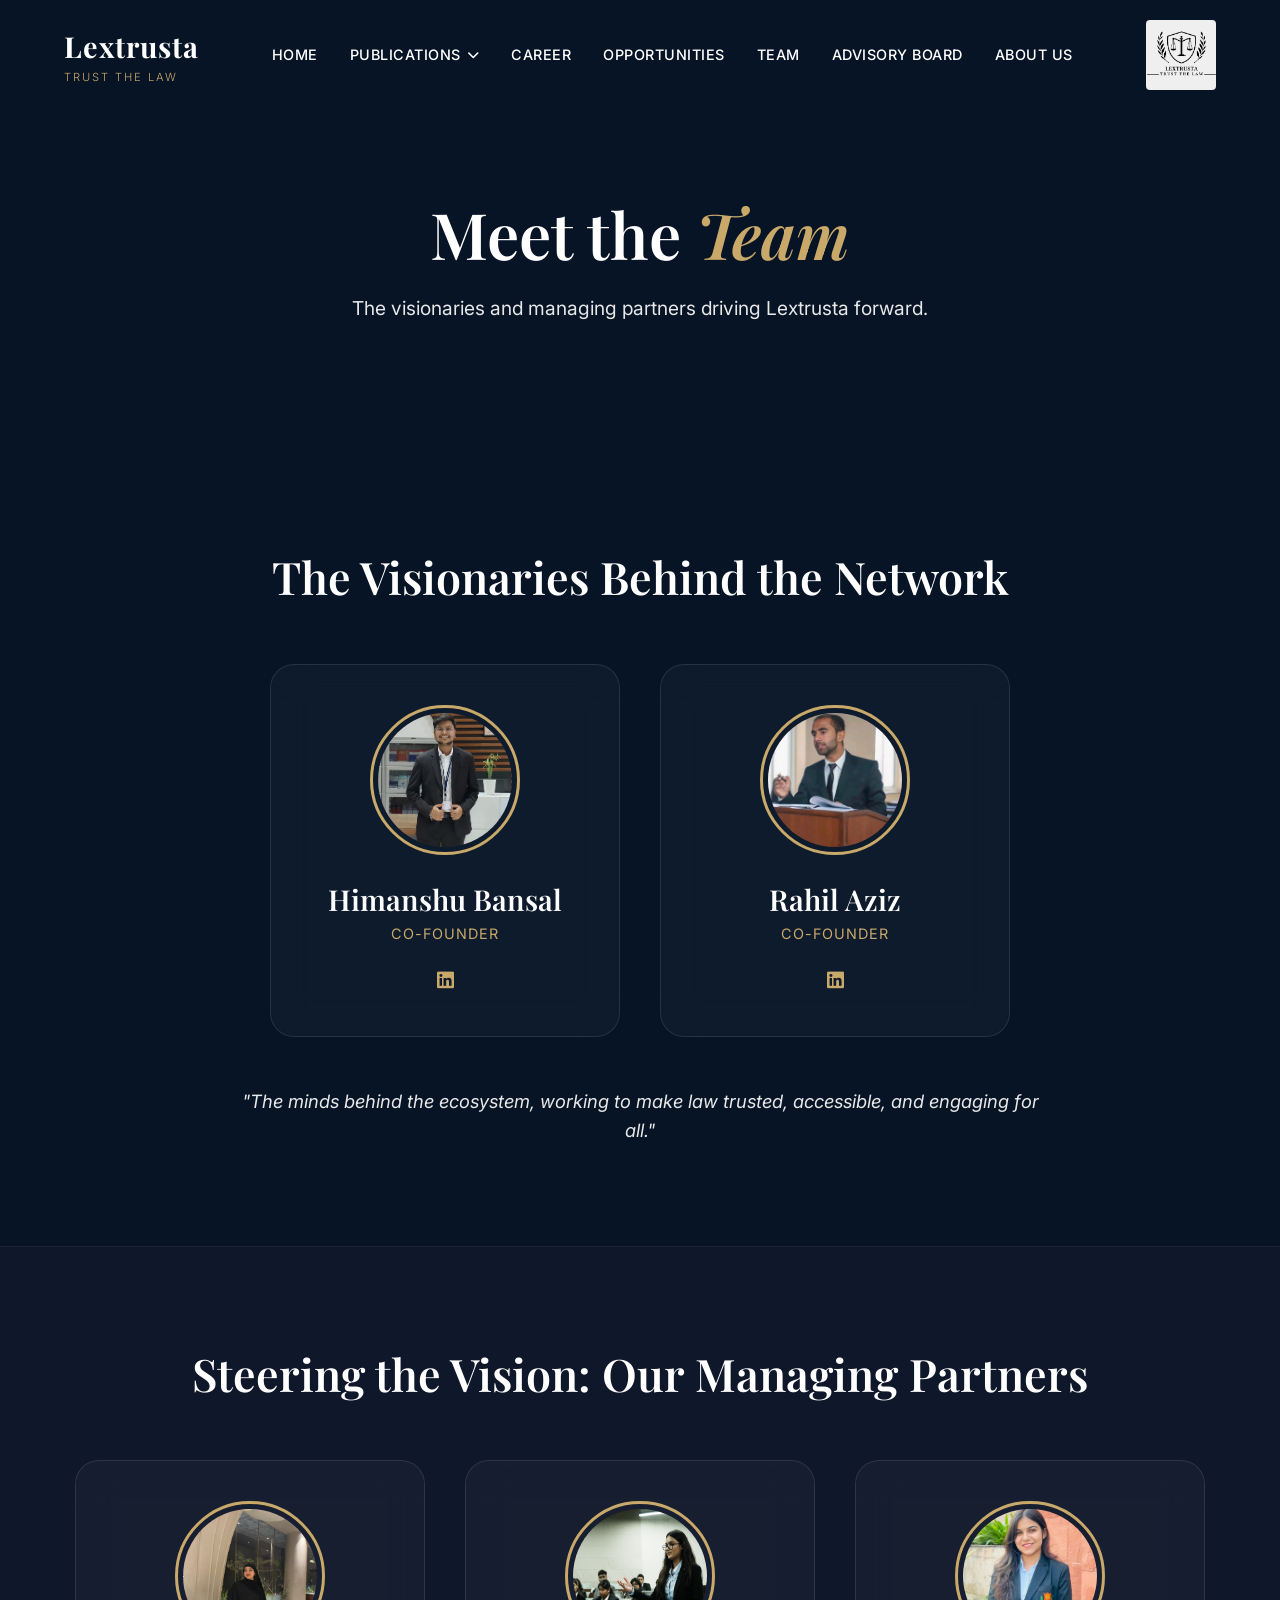
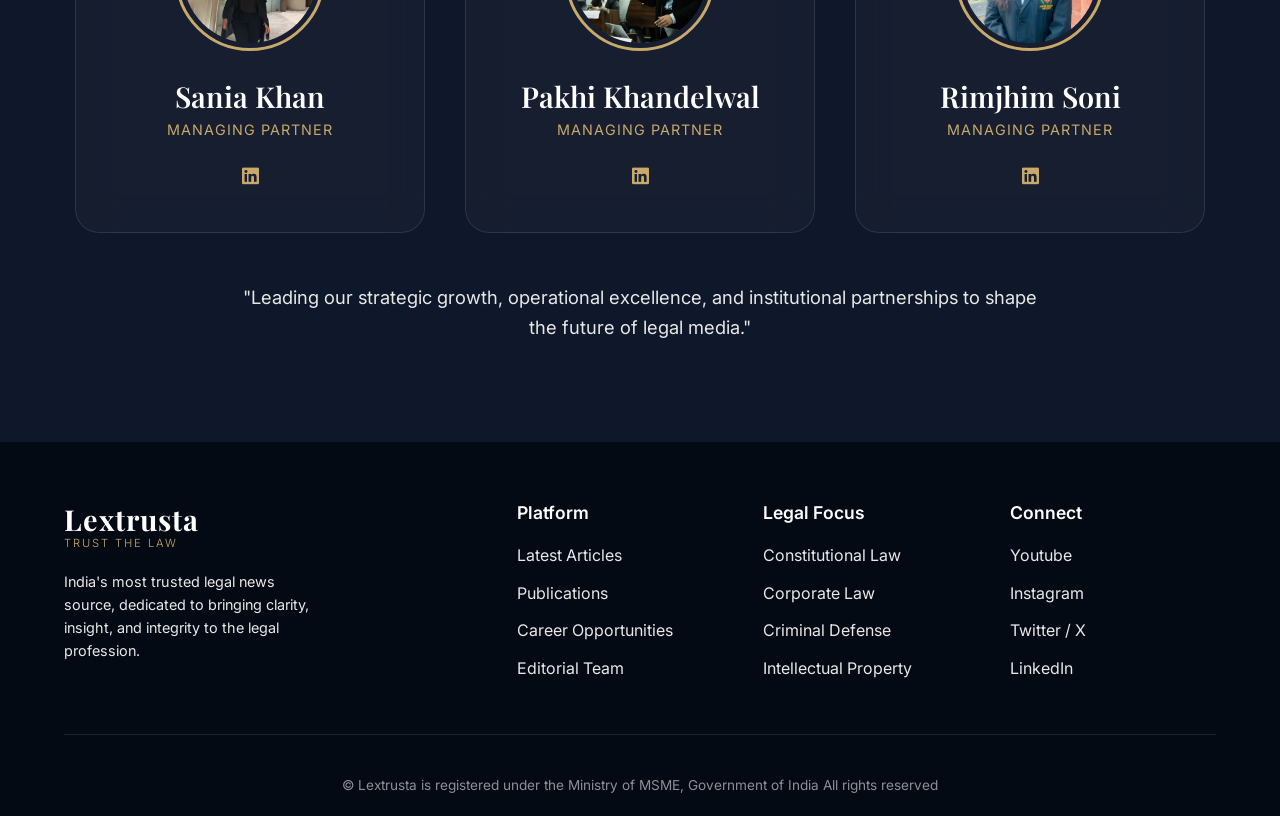
==== team.html @ 85caa13e "Add files via upload" ====
<!DOCTYPE html>
<html lang="en">
<head>
    <meta name="viewport" content="width=device-width, initial-scale=1.0">
    <meta charset="UTF-8">
    <meta name="viewport" content="width=device-width, initial-scale=1.0">
    <title>Our Team | Lextrusta</title>
    
    <link rel="preconnect" href="https://fonts.googleapis.com">
    <link rel="preconnect" href="https://fonts.gstatic.com" crossorigin>
    <link href="https://fonts.googleapis.com/css2?family=Inter:wght@300;400;500;600&family=Playfair+Display:ital,wght@0,400;0,600;0,700;1,400&display=swap" rel="stylesheet">
    
    <link rel="stylesheet" href="https://cdnjs.cloudflare.com/ajax/libs/font-awesome/6.4.0/css/all.min.css">

    <style>
        /* --- Color Palette & Variables --- */
        :root {
            --midnight-navy: #071426;
            --royal-blue: #123458;
            --luxury-gold: #C8A96A;
            --ivory: #FAF7F2;
            --white: #FFFFFF;
            --dark-navy: #0F172A;
            --light-gray: #E8E8E8;
            
            --font-heading: 'Playfair Display', serif;
            --font-body: 'Inter', sans-serif;
            
            --transition: all 0.4s cubic-bezier(0.25, 0.46, 0.45, 0.94);
            --radius: 16px;
        }

        /* --- Global Reset & Typography --- */
        * {
            margin: 0;
            padding: 0;
            box-sizing: border-box;
        }

        body {
            font-family: var(--font-body);
            background-color: var(--ivory);
            color: var(--dark-navy);
            line-height: 1.6;
            overflow-x: hidden;
        }

        h1, h2, h3, h4 {
            font-family: var(--font-heading);
            font-weight: 600;
            line-height: 1.2;
        }

        a {
            text-decoration: none;
            color: inherit;
            transition: var(--transition);
        }

        /* --- Navigation --- */
        nav {
            position: fixed;
            top: 0;
            width: 100%;
            padding: 20px 5%;
            display: flex;
            justify-content: space-between;
            align-items: center;
            z-index: 1000;
            transition: var(--transition);
            background: transparent;
        }

        nav.scrolled {
            background: rgba(7, 20, 38, 0.95);
            backdrop-filter: blur(10px);
            padding: 15px 5%;
            box-shadow: 0 4px 30px rgba(0, 0, 0, 0.1);
        }

        .logo {
            font-family: var(--font-heading);
            font-size: 1.8rem;
            font-weight: 700;
            color: var(--white);
            letter-spacing: 1px;
        }

        .logo span {
            display: block;
            font-family: var(--font-body);
            font-size: 0.7rem;
            font-weight: 300;
            letter-spacing: 2px;
            color: var(--luxury-gold);
            text-transform: uppercase;
        }

        .nav-links {
            display: flex;
            gap: 2rem;
            list-style: none;
            align-items: center;
        }

        .nav-links a {
            color: var(--white);
            font-size: 0.9rem;
            font-weight: 500;
            letter-spacing: 0.5px;
            text-transform: uppercase;
        }

        .nav-links a:hover, .nav-links a.active {
            color: var(--luxury-gold);
        }

        /* --- Click Dropdown Rules --- */
        .dropdown {
            position: relative;
        }

        .dropbtn {
            display: flex;
            align-items: center;
            gap: 6px;
            cursor: pointer;
            user-select: none;
        }

        .dropdown-arrow {
            font-size: 0.75rem;
            transition: transform 0.3s ease;
        }

        .dropdown-content {
            display: none;
            position: absolute;
            top: 100%;
            left: 0;
            background-color: var(--midnight-navy);
            border: 1px solid rgba(200, 169, 106, 0.3);
            min-width: 180px;
            border-radius: 4px;
            list-style: none;
            padding: 10px 0;
            margin-top: 15px;
            box-shadow: 0 10px 25px rgba(0,0,0,0.3);
            z-index: 1001;
        }

        .dropdown.active .dropdown-content {
            display: block;
        }

        .dropdown.active .dropdown-arrow {
            transform: rotate(180deg);
        }

        .dropdown-content li a {
            color: var(--white) !important;
            padding: 12px 20px;
            display: block;
            font-size: 0.85rem;
            text-transform: uppercase;
            letter-spacing: 0.5px;
            transition: var(--transition);
        }

        .dropdown-content li a:hover {
            background-color: var(--royal-blue);
            color: var(--luxury-gold) !important;
            padding-left: 24px;
        }

        /* --- Hero Section --- */
        .hero {
            height: 50vh;
            background: linear-gradient(rgba(7, 20, 38, 0.8), rgba(7, 20, 38, 0.95)), url('https://static.vecteezy.com/system/resources/thumbnails/070/678/436/small/gavel-on-a-desk-in-courtroom-with-indian-flag-justice-system-and-legal-representation-photo.jpeg') center/cover;
            display: flex;
            flex-direction: column;
            justify-content: center;
            align-items: center;
            text-align: center;
            padding: 0 5%;
            position: relative;
        }

        .hero h1 {
            color: var(--white);
            font-size: 4rem;
            max-width: 900px;
            margin-bottom: 20px;
            animation: fadeUp 1s ease forwards;
            opacity: 0;
            transform: translateY(30px);
        }

        .hero h1 span {
            color: var(--luxury-gold);
            font-style: italic;
        }

        .hero p {
            color: var(--light-gray);
            font-size: 1.2rem;
            max-width: 700px;
            animation: fadeUp 1s ease forwards 0.3s;
            opacity: 0;
            transform: translateY(30px);
        }

        /* --- Team Sections (Glassmorphism) --- */
        .section-padding {
            padding: 100px 5%;
        }

        .partners-section {
            background-color: var(--midnight-navy);
            color: var(--white);
        }

        .partners-section .section-header {
            text-align: center;
            margin-bottom: 60px;
        }

        .partners-section .section-header h2 {
            font-size: 2.8rem;
            color: var(--white);
        }

        .partners-grid {
            display: flex;
            justify-content: center;
            gap: 40px;
            flex-wrap: wrap;
        }

        .partner-card {
            background: rgba(255, 255, 255, 0.03);
            backdrop-filter: blur(20px);
            border: 1px solid rgba(255, 255, 255, 0.1);
            border-radius: 24px;
            padding: 40px;
            text-align: center;
            max-width: 350px;
            width: 100%;
            transition: var(--transition);
        }

        .partner-card:hover {
            border-color: rgba(200, 169, 106, 0.5);
            box-shadow: 0 20px 40px rgba(0,0,0,0.4);
            transform: translateY(-10px);
        }

        .partner-img {
            width: 150px;
            height: 150px;
            border-radius: 50%;
            object-fit: cover;
            margin: 0 auto 20px;
            border: 3px solid var(--luxury-gold);
            padding: 5px;
        }

        .partner-card h3 {
            font-size: 1.8rem;
            margin-bottom: 5px;
        }

        .partner-role {
            color: var(--luxury-gold);
            font-size: 0.9rem;
            text-transform: uppercase;
            letter-spacing: 1px;
            margin-bottom: 20px;
        }

        .section-quote {
            text-align: center;
            color: var(--light-gray);
            font-size: 1.15rem;
            margin-top: 50px;
            max-width: 800px;
            margin-left: auto;
            margin-right: auto;
            line-height: 1.6;
        }

        .section-quote.italic {
            font-style: italic;
        }

        /* --- Footer --- */
        footer {
            background-color: #040A14;
            color: var(--light-gray);
            padding: 60px 5% 20px;
        }

        .footer-grid {
            display: grid;
            grid-template-columns: 2fr 1fr 1fr 1fr;
            gap: 40px;
            margin-bottom: 40px;
            border-bottom: 1px solid rgba(255,255,255,0.1);
            padding-bottom: 40px;
        }

        .footer-col h4 {
            color: var(--white);
            margin-bottom: 20px;
            font-family: var(--font-body);
            font-size: 1.1rem;
        }

        .footer-col ul {
            list-style: none;
        }

        .footer-col ul li {
            margin-bottom: 12px;
        }

        .footer-col ul li a:hover {
            color: var(--luxury-gold);
            padding-left: 5px;
        }
        
        .footer-bottom {
            text-align: center;
            font-size: 0.85rem;
            opacity: 0.6;
        }

        /* --- Animations --- */
        @keyframes fadeUp {
            to {
                opacity: 1;
                transform: translateY(0);
            }
        }

        @media (max-width: 768px) {
            .hero h1 { font-size: 3rem; }
            .nav-links { display: none; }
            .footer-grid { grid-template-columns: 1fr; }
            .partners-section .section-header h2 { font-size: 2.2rem; }
        }
    </style>
</head>
<body>
<link rel="stylesheet" href="style.css">
    <nav id="navbar">
        <a href="index.html" class="logo">Lextrusta <span>Trust The Law</span></a>
        <ul class="nav-links">
            <li><a href="index.html">Home</a></li>
            
            <li class="dropdown" id="pubDropdown">
                <a href="#" class="dropbtn" id="pubDropBtn">Publications <i class="fa-solid fa-chevron-down dropdown-arrow"></i></a>
                <ul class="dropdown-content">
                    <li><a href="blogs.html">Blog</a></li>
                    <li><a href="article.html">Article</a></li>
                    <li><a href="research.html">Research Paper</a></li>
                </ul>
            </li>
            
            <li><a href="careers.html">Career</a></li>
            <li><a href="opportunities.html">Opportunities</a></li>
            <li><a href="team.html">Team</a></li>
            <li><a href="advisory.html">Advisory Board</a></li>
            <li><a href="about.html">About Us</a></li>
        </ul>
        <div class="nav-actions">
            <img src="logo.jpeg" alt="Lextrusta Logo" style="height: 70px; width: auto; display: block; border-radius: 4px;">
        </div>
    </nav>

    <header class="hero">
        <h1>Meet the <span>Team</span></h1>
        <p>The visionaries and managing partners driving Lextrusta forward.</p>
    </header>

    <section class="section-padding partners-section">
        <div class="section-header">
            <h2>The Visionaries Behind the Network</h2>
        </div>
        <div class="partners-grid">
            <div class="partner-card">
                <img src="himanshu.jpeg" alt="Himanshu Bansal" class="partner-img">                
                <h3>Himanshu Bansal</h3>
                <div class="partner-role">Co-Founder</div>
                <div>
                    <a href="https://www.linkedin.com/in/himanshu-bansal-8732791a6?utm_source=share_via&utm_content=profile&utm_medium=member_android" style="color:var(--luxury-gold); margin: 0 10px; font-size: 1.2rem;"><i class="fa-brands fa-linkedin"></i></a>
                </div>
            </div>
            
            <div class="partner-card">
                <img src="rahi.jpeg" alt="Rahil Aziz" class="partner-img">                
                <h3>Rahil Aziz</h3>
                <div class="partner-role">Co-Founder</div>
                <div>
                    <a href="https://www.linkedin.com/in/rahil-aziz-bb772727b" style="color:var(--luxury-gold); margin: 0 10px; font-size: 1.2rem;"><i class="fa-brands fa-linkedin"></i></a>
                </div>
            </div>
        </div>
        
        <p class="section-quote italic">
            "The minds behind the ecosystem, working to make law trusted, accessible, and engaging for all."
        </p>
    </section>

    <section class="section-padding partners-section" style="background-color: var(--dark-navy); border-top: 1px solid rgba(255,255,255,0.05);">
        <div class="section-header">
            <h2>Steering the Vision: Our Managing Partners</h2>
        </div>
        <div class="partners-grid">
            <div class="partner-card">
                <img src="sania.jpeg" alt="Sania Khan" class="partner-img">                
                <h3>Sania Khan</h3>
                <div class="partner-role">Managing Partner</div>
                <div>
                    <a href="#" style="color:var(--luxury-gold); margin: 0 10px; font-size: 1.2rem;"><i class="fa-brands fa-linkedin"></i></a>
                </div>
            </div>

            <div class="partner-card">
                <img src="pakhi.jpeg" alt="Pakhi Khandelwal" class="partner-img">                
                <h3>Pakhi Khandelwal</h3>
                <div class="partner-role">Managing Partner</div>
                <div>
                    <a href="https://www.linkedin.com/in/pakhi-khandelwal/" style="color:var(--luxury-gold); margin: 0 10px; font-size: 1.2rem;"><i class="fa-brands fa-linkedin"></i></a>
                </div>
            </div>

            <div class="partner-card">
                <img src="rimjhim.jpeg" alt="Rimjhim Soni" class="partner-img">                
                <h3>Rimjhim Soni</h3>
                <div class="partner-role">Managing Partner</div>
                <div>
                    <a href="#" style="color:var(--luxury-gold); margin: 0 10px; font-size: 1.2rem;"><i class="fa-brands fa-linkedin"></i></a>
                </div>
            </div>
        </div>

        <p class="section-quote">
            "Leading our strategic growth, operational excellence, and institutional partnerships to shape the future of legal media."
        </p>
    </section>


    <script>
        // Navbar Scroll Effect
        window.addEventListener('scroll', function() {
            const navbar = document.getElementById('navbar');
            if (window.scrollY > 50) {
                navbar.classList.add('scrolled');
            } else {
                navbar.classList.remove('scrolled');
            }
        });

        // Click to Toggle Dropdown Menu Logic
        const pubDropdown = document.getElementById('pubDropdown');
        const pubDropBtn = document.getElementById('pubDropBtn');

        pubDropBtn.addEventListener('click', function(event) {
            event.preventDefault(); 
            event.stopPropagation(); 
            pubDropdown.classList.toggle('active');
        });

        // Close dropdown completely if user clicks anywhere else outside the menu
        window.addEventListener('click', function(event) {
            if (!pubDropdown.contains(event.target)) {
                pubDropdown.classList.remove('active');
            }
        });
    </script>
    <div id="footer-placeholder"></div>

    <script>
      fetch('footer.html')
        .then(response => response.text())
        .then(data => {
          document.getElementById('footer-placeholder').innerHTML = data;
        })
        .catch(error => console.error('Error loading footer:', error));
    </script>
</body>
</html>
</body>
</html>
---- style.css ----
/* --- Color Palette & Variables --- */
        :root {
            --midnight-navy: #071426;
            --royal-blue: #123458;
            --luxury-gold: #C8A96A;
            --ivory: #FAF7F2;
            --white: #FFFFFF;
            --dark-navy: #0F172A;
            --light-gray: #E8E8E8;
            
            --font-heading: 'Playfair Display', serif;
            --font-body: 'Inter', sans-serif;
            
            --transition: all 0.4s cubic-bezier(0.25, 0.46, 0.45, 0.94);
            --radius: 16px;
        }

        /* --- Global Reset & Typography --- */
        * {
            margin: 0;
            padding: 0;
            box-sizing: border-box;
        }

        body {
            font-family: var(--font-body);
            background-color: var(--ivory);
            color: var(--dark-navy);
            line-height: 1.6;
            overflow-x: hidden;
        }

        h1, h2, h3, h4 {
            font-family: var(--font-heading);
            font-weight: 600;
            line-height: 1.2;
        }

        a {
            text-decoration: none;
            color: inherit;
            transition: var(--transition);
        }

        /* --- Navigation --- */
        nav {
            position: fixed;
            top: 0;
            width: 100%;
            padding: 20px 5%;
            display: flex;
            justify-content: space-between;
            align-items: center;
            z-index: 1000;
            transition: var(--transition);
            background: transparent;
        }

        nav.scrolled {
            background: rgba(7, 20, 38, 0.95);
            backdrop-filter: blur(10px);
            padding: 15px 5%;
            box-shadow: 0 4px 30px rgba(0, 0, 0, 0.1);
        }

        .logo {
            font-family: var(--font-heading);
            font-size: 1.8rem;
            font-weight: 700;
            color: var(--white);
            letter-spacing: 1px;
        }

        .logo span {
            display: block;
            font-family: var(--font-body);
            font-size: 0.7rem;
            font-weight: 300;
            letter-spacing: 2px;
            color: var(--luxury-gold);
            text-transform: uppercase;
        }

        .nav-links {
            display: flex;
            gap: 2rem;
            list-style: none;
            align-items: center;
        }

        .nav-links a {
            color: var(--white);
            font-size: 0.9rem;
            font-weight: 500;
            letter-spacing: 0.5px;
            text-transform: uppercase;
        }

        .nav-links a:hover {
            color: var(--luxury-gold);
        }

        /* --- Click Dropdown Rules --- */
        .dropdown {
            position: relative;
        }

        .dropbtn {
            display: flex;
            align-items: center;
            gap: 6px;
            cursor: pointer;
            user-select: none;
        }

        .dropdown-arrow {
            font-size: 0.75rem;
            transition: transform 0.3s ease;
        }

        /* Dropdown menu hidden by default */
        .dropdown-content {
            display: none;
            position: absolute;
            top: 100%;
            left: 0;
            background-color: var(--midnight-navy);
            border: 1px solid rgba(200, 169, 106, 0.3);
            min-width: 180px;
            border-radius: 4px;
            list-style: none;
            padding: 10px 0;
            margin-top: 15px;
            box-shadow: 0 10px 25px rgba(0,0,0,0.3);
            z-index: 1001;
        }

        /* Show menu only when .active class is applied via JS */
        .dropdown.active .dropdown-content {
            display: block;
        }

        /* Rotate arrow when active */
        .dropdown.active .dropdown-arrow {
            transform: rotate(180deg);
        }

        .dropdown-content li a {
            color: var(--white) !important;
            padding: 12px 20px;
            display: block;
            font-size: 0.85rem;
            text-transform: uppercase;
            letter-spacing: 0.5px;
            transition: var(--transition);
        }

        .dropdown-content li a:hover {
            background-color: var(--royal-blue);
            color: var(--luxury-gold) !important;
            padding-left: 24px;
        }

        .btn-gold {
            background-color: var(--luxury-gold);
            color: var(--midnight-navy);
            padding: 10px 24px;
            border-radius: 4px;
            font-weight: 600;
            font-size: 0.85rem;
            letter-spacing: 1px;
            text-transform: uppercase;
            border: 1px solid var(--luxury-gold);
            cursor: pointer;
            transition: var(--transition);
        }

        .btn-gold:hover {
            background-color: transparent;
            color: var(--luxury-gold);
            box-shadow: 0 4px 15px rgba(200, 169, 106, 0.3);
        }

        .btn-outline {
            background-color: transparent;
            color: var(--white);
            padding: 10px 24px;
            border-radius: 4px;
            font-weight: 600;
            font-size: 0.85rem;
            letter-spacing: 1px;
            text-transform: uppercase;
            border: 1px solid var(--white);
            cursor: pointer;
            transition: var(--transition);
        }

        .btn-outline:hover {
            background-color: var(--white);
            color: var(--midnight-navy);
        }

        /* --- Hero Section --- */
        /* 1. Base Hero (Used for About, Careers, Research, etc.) */
.hero {
    /* REMOVE margin-top entirely */
    margin-top: 0; 
    
    /* ADD padding-top to push your content down below the nav */
    padding: 130px 5% 60px; 
    
    background-color: var(--midnight-navy);
    color: var(--white);
    display: flex;
    justify-content: center;
    align-items: center;
    text-align: center;
    position: relative;
}

/* 2. Fullscreen Modifier (Used ONLY for the Homepage) */
.hero-fullscreen {
    height: 100vh; /* Makes it take up the whole screen */
    margin-top: 0;
    padding: 0 5%;
}
        /* --- Floating Stats --- */
        .stats-container {
            display: flex;
            gap: 30px;
            margin-top: 60px;
            animation: fadeUp 1s ease forwards 0.9s;
            opacity: 0;
        }

        .stat-card {
            background: rgba(255, 255, 255, 0.05);
            backdrop-filter: blur(12px);
            border: 1px solid rgba(200, 169, 106, 0.2);
            padding: 20px 30px;
            border-radius: var(--radius);
            color: var(--white);
            text-align: center;
            transition: var(--transition);
        }

        .stat-card:hover {
            transform: translateY(-5px);
            border-color: var(--luxury-gold);
            box-shadow: 0 10px 30px rgba(0,0,0,0.2);
        }

        .stat-number {
            font-family: var(--font-heading);
            font-size: 2rem;
            color: var(--luxury-gold);
        }

        .stat-label {
            font-size: 0.8rem;
            text-transform: uppercase;
            letter-spacing: 1px;
            opacity: 0.8;
        }

        /* --- Bento Grid Categories --- */
        .section-padding {
            padding: 100px 5%;
        }

        .section-header {
            text-align: center;
            margin-bottom: 60px;
        }

        .section-header h2 {
            font-size: 2.8rem;
            color: var(--midnight-navy);
            margin-bottom: 15px;
        }

        .section-header p {
            color: #666;
            font-size: 1.1rem;
        }

        .bento-grid {
            display: grid;
            grid-template-columns: repeat(auto-fit, minmax(280px, 1fr));
            gap: 20px;
            max-width: 1200px;
            margin: 0 auto;
        }

        .bento-card {
            background: var(--white);
            padding: 30px;
            border-radius: var(--radius);
            border: 1px solid var(--light-gray);
            transition: var(--transition);
            display: flex;
            flex-direction: column;
            justify-content: space-between;
            min-height: 200px;
            cursor: pointer;
            position: relative;
            overflow: hidden;
        }

        .bento-card:hover {
            transform: translateY(-5px);
            box-shadow: 0 15px 35px rgba(7, 20, 38, 0.05);
            border-color: var(--luxury-gold);
        }

        .bento-card::before {
            content: '';
            position: absolute;
            top: 0;
            left: 0;
            width: 100%;
            height: 4px;
            background: var(--luxury-gold);
            transform: scaleX(0);
            transform-origin: left;
            transition: var(--transition);
        }

        .bento-card:hover::before {
            transform: scaleX(1);
        }

        .bento-icon {
            font-size: 1.5rem;
            color: var(--royal-blue);
            margin-bottom: 20px;
            background: var(--ivory);
            width: 50px;
            height: 50px;
            display: flex;
            align-items: center;
            justify-content: center;
            border-radius: 50%;
        }

        .bento-card h3 {
            font-size: 1.2rem;
            color: var(--midnight-navy);
            margin-bottom: 10px;
            font-family: var(--font-body);
            font-weight: 600;
        }

        .bento-card .arrow-icon {
            position: absolute;
            bottom: 30px;
            right: 30px;
            color: var(--luxury-gold);
            opacity: 0;
            transition: var(--transition);
            transform: translateX(-10px);
        }

        .bento-card:hover .arrow-icon {
            opacity: 1;
            transform: translateX(0);
        }

        /* --- Modal / Popup Styles --- */
        .modal-overlay {
            position: fixed;
            top: 0;
            left: 0;
            width: 100%;
            height: 100%;
            background: rgba(7, 20, 38, 0.6);
            backdrop-filter: blur(8px);
            display: flex;
            justify-content: center;
            align-items: center;
            z-index: 2000;
            opacity: 0;
            visibility: hidden;
            transition: var(--transition);
        }

        .modal-overlay.active {
            opacity: 1;
            visibility: visible;
        }

        .modal-content {
            background: var(--white);
            width: 90%;
            max-width: 600px;
            max-height: 85vh;
            border-radius: var(--radius);
            padding: 40px;
            position: relative;
            transform: translateY(30px) scale(0.95);
            transition: var(--transition);
            overflow-y: auto;
            box-shadow: 0 25px 50px rgba(0,0,0,0.2);
            border-top: 5px solid var(--luxury-gold);
        }

        .modal-overlay.active .modal-content {
            transform: translateY(0) scale(1);
        }

        .modal-close {
            position: absolute;
            top: 20px;
            right: 20px;
            font-size: 1.5rem;
            color: var(--dark-navy);
            cursor: pointer;
            background: var(--light-gray);
            width: 35px;
            height: 35px;
            display: flex;
            align-items: center;
            justify-content: center;
            border-radius: 50%;
            transition: var(--transition);
        }

        .modal-close:hover {
            background: var(--luxury-gold);
            color: var(--white);
            transform: rotate(90deg);
        }

        .modal-title {
            font-family: var(--font-heading);
            color: var(--midnight-navy);
            font-size: 2rem;
            margin-bottom: 25px;
            padding-right: 30px;
        }

        .modal-list {
            list-style: none;
            padding: 0;
        }

        .modal-list li {
            position: relative;
            padding-left: 25px;
            margin-bottom: 15px;
            color: var(--dark-navy);
            font-size: 1rem;
            line-height: 1.5;
        }

        .modal-list li::before {
            content: '\f0da'; /* FontAwesome solid play/arrow icon */
            font-family: 'Font Awesome 6 Free';
            font-weight: 900;
            position: absolute;
            left: 0;
            top: 2px;
            color: var(--luxury-gold);
        }

        /* --- Founding Partners (Glassmorphism) --- */
        .partners-section {
            background-color: var(--midnight-navy);
            color: var(--white);
        }

        .partners-section .section-header h2 {
            color: var(--white);
        }

        .partners-section .section-header p {
            color: var(--light-gray);
        }

        .partners-grid {
            display: flex;
            justify-content: center;
            gap: 40px;
            flex-wrap: wrap;
        }

        .partner-card {
            background: rgba(255, 255, 255, 0.03);
            backdrop-filter: blur(20px);
            border: 1px solid rgba(255, 255, 255, 0.1);
            border-radius: 24px;
            padding: 40px;
            text-align: center;
            max-width: 350px;
            transition: var(--transition);
        }

        .partner-card:hover {
            border-color: rgba(200, 169, 106, 0.5);
            box-shadow: 0 20px 40px rgba(0,0,0,0.4);
            transform: translateY(-10px);
        }

        .partner-img {
            width: 150px;
            height: 150px;
            border-radius: 50%;
            object-fit: cover;
            margin: 0 auto 20px;
            border: 3px solid var(--luxury-gold);
            padding: 5px;
        }

        .partner-card h3 {
            font-size: 1.8rem;
            margin-bottom: 5px;
        }

        .partner-role {
            color: var(--luxury-gold);
            font-size: 0.9rem;
            text-transform: uppercase;
            letter-spacing: 1px;
            margin-bottom: 20px;
        }

        /* --- Newsletter --- */
        .newsletter-container {
            max-width: 900px;
            margin: 0 auto;
            background: var(--midnight-navy);
            border-radius: 24px;
            padding: 60px;
            text-align: center;
            border: 1px solid var(--luxury-gold);
            color: var(--white);
            position: relative;
            overflow: hidden;
        }

        .newsletter-container h2 {
            color: var(--white);
            margin-bottom: 20px;
        }

        .news-form {
            display: flex;
            gap: 10px;
            max-width: 500px;
            margin: 30px auto 0;
        }

        .news-form input {
            flex: 1;
            padding: 15px 20px;
            border: 1px solid rgba(255,255,255,0.2);
            background: rgba(255,255,255,0.05);
            border-radius: 4px;
            color: var(--white);
            font-family: var(--font-body);
        }
        
        .news-form input:focus {
            outline: none;
            border-color: var(--luxury-gold);
        }

        /* --- Footer --- */
        footer {
            background-color: #040A14;
            color: var(--light-gray);
            padding: 60px 5% 20px;
        }

        .footer-grid {
            display: grid;
            grid-template-columns: 2fr 1fr 1fr 1fr;
            gap: 40px;
            margin-bottom: 40px;
            border-bottom: 1px solid rgba(255,255,255,0.1);
            padding-bottom: 40px;
        }

        .footer-col h4 {
            color: var(--white);
            margin-bottom: 20px;
            font-family: var(--font-body);
            font-size: 1.1rem;
        }

        .footer-col ul {
            list-style: none;
        }

        .footer-col ul li {
            margin-bottom: 12px;
        }

        .footer-col ul li a:hover {
            color: var(--luxury-gold);
            padding-left: 5px;
        }
        
        .footer-bottom {
            text-align: center;
            font-size: 0.85rem;
            opacity: 0.6;
        }

        /* --- Animations --- */
        @keyframes fadeUp {
            to {
                opacity: 1;
                transform: translateY(0);
            }
        }

        @media (max-width: 768px) {
            .hero h1 { font-size: 3rem; }
            .nav-links { display: none; }
            .footer-grid { grid-template-columns: 1fr; }
            .news-form { flex-direction: column; }
            .modal-content { padding: 30px 20px; }
            .modal-title { font-size: 1.5rem; }
        }
    
    /* --- Unified Navigation Bar Styles --- */

nav {
    position: fixed;
    top: 0;
    width: 100%;
    padding: 20px 5%;
    display: flex;
    justify-content: space-between;
    align-items: center;
    z-index: 1000;
    transition: var(--transition);
    background: transparent;
}

nav.scrolled {
    background: rgba(7, 20, 38, 0.95);
    backdrop-filter: blur(10px);
    padding: 15px 5%;
    box-shadow: 0 4px 30px rgba(0, 0, 0, 0.1);
}

.logo {
    font-family: var(--font-heading);
    font-size: 1.8rem;
    font-weight: 700;
    color: var(--white);
    letter-spacing: 1px;
    text-decoration: none;
}

.logo span {
    display: block;
    font-family: var(--font-body);
    font-size: 0.7rem;
    font-weight: 300;
    letter-spacing: 2px;
    color: var(--luxury-gold);
    text-transform: uppercase;
}

.nav-links {
    display: flex;
    gap: 2rem;
    list-style: none;
    align-items: center;
}

.nav-links a {
    color: var(--white);
    font-size: 0.9rem;
    font-weight: 500;
    letter-spacing: 0.5px;
    text-transform: uppercase;
    text-decoration: none;
    transition: var(--transition);
}

.nav-links a:hover, .nav-links a.active {
    color: var(--luxury-gold);
}

/* --- Dropdown Styling (Transparent with Roll-down Arrow) --- */
.dropdown {
    position: relative;
}

.dropbtn {
    display: flex;
    align-items: center;
    gap: 6px;
    cursor: pointer;
}

.dropdown-arrow {
    font-size: 0.75rem;
    transition: transform 0.3s ease; /* Smooth rotation */
}

/* Semi-transparent dropdown matching the background context */
.dropdown-content {
    display: none;
    position: absolute;
    top: 100%;
    left: 0;
    background: rgba(7, 20, 38, 0.6); /* Transparent color */
    backdrop-filter: blur(12px); /* Takes the color of the background by blurring it */
    min-width: 180px;
    border-radius: 4px;
    list-style: none;
    padding: 10px 0;
    margin-top: 15px;
    box-shadow: 0 10px 25px rgba(0,0,0,0.3);
    z-index: 1001;
    border: 1px solid rgba(200, 169, 106, 0.2);
}

/* Hover Actions: Show Menu and Roll Down Arrow */
.dropdown:hover .dropdown-content {
    display: block;
}

.dropdown:hover .dropdown-arrow {
    transform: rotate(180deg); /* Rolls the arrow down */
}

.dropdown-content li a {
    color: var(--white) !important;
    padding: 12px 20px;
    display: block;
    font-size: 0.85rem;
    text-transform: uppercase;
    letter-spacing: 0.5px;
    transition: var(--transition);
}

.dropdown-content li a:hover {
    background-color: rgba(255, 255, 255, 0.08); /* Transparent hover highlight */
    color: var(--luxury-gold) !important;
    padding-left: 24px;
}
/* Creates an invisible hover bridge over the 15px gap */
.dropdown-content::before {
    content: "";
    position: absolute;
    top: -15px; /* Pulls the bridge up to cover the exact margin-top gap */
    left: 0;
    width: 100%;
    height: 15px; /* Matches the 15px margin-top */
    background: transparent; /* Keeps it completely invisible */
}
img {
    max-width: 100%;
    height: auto;
}

.container {
    width: 90%; /* Leaves a nice 5% breathing room margin on both sides of a phone screen */
    margin: 0 auto;
}
/* --- Tablet Viewports (Targets iPads and smaller laptops) --- */
@media (max-width: 1024px) {
    /* Adjust large grid systems or font sizes slightly here */
}

/* --- Mobile Viewports (Targets almost all smartphones) --- */
@media (max-width: 768px) {
    /* 1. Stack your side-by-side rows into single vertical columns */
    .partners-grid, .footer-columns, .hero-split {
        flex-direction: column;
        align-items: center;
    }

    /* 2. Scale down massive desktop typography so it doesn't wrap awkwardly */
    h1 {
        font-size: 2.2rem !important;
    }
    h2 {
        font-size: 1.8rem !important;
    }
}
@media (max-width: 768px) {
    .nav-links.open {
        display: flex;
        flex-direction: column;
        position: fixed;
        top: 0;
        left: 0;
        width: 100%;
        height: 100vh;
        background: #071426; /* Your midnight navy background */
        justify-content: center;
        align-items: center;
    }
}
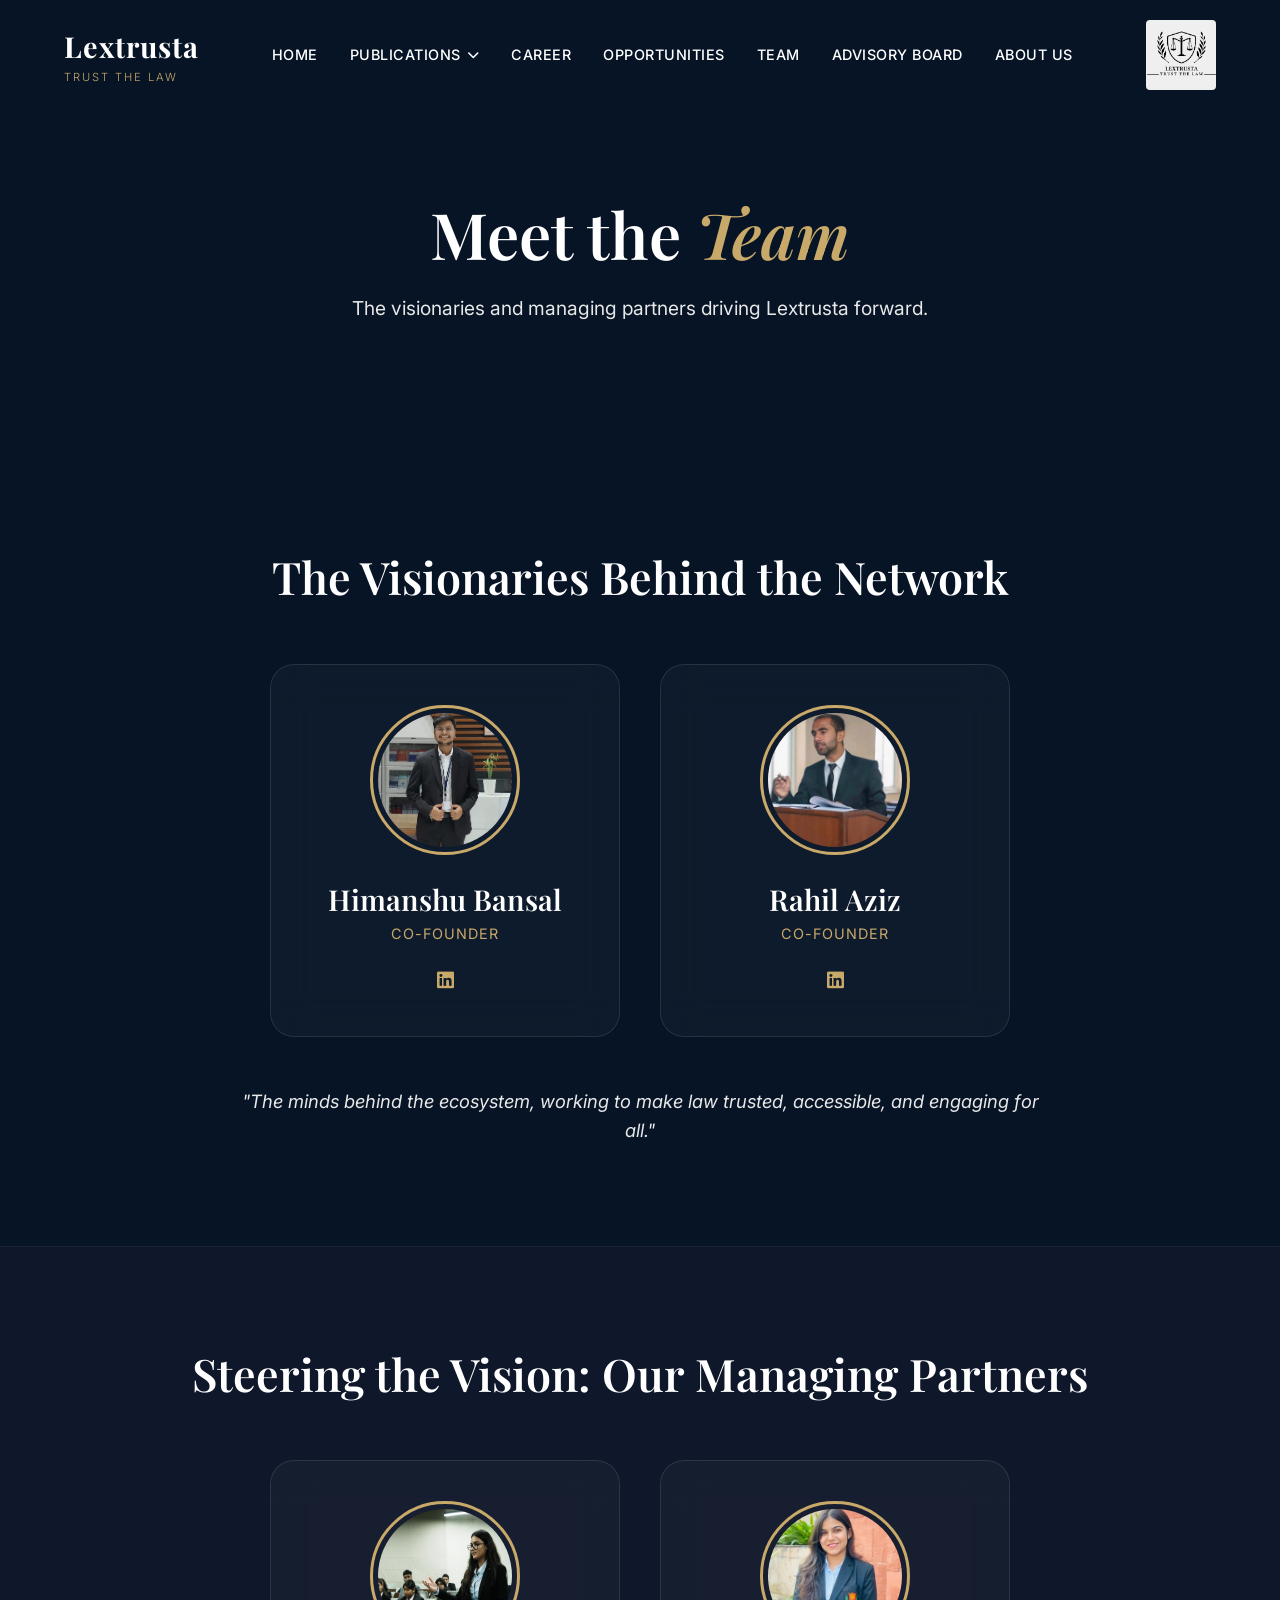
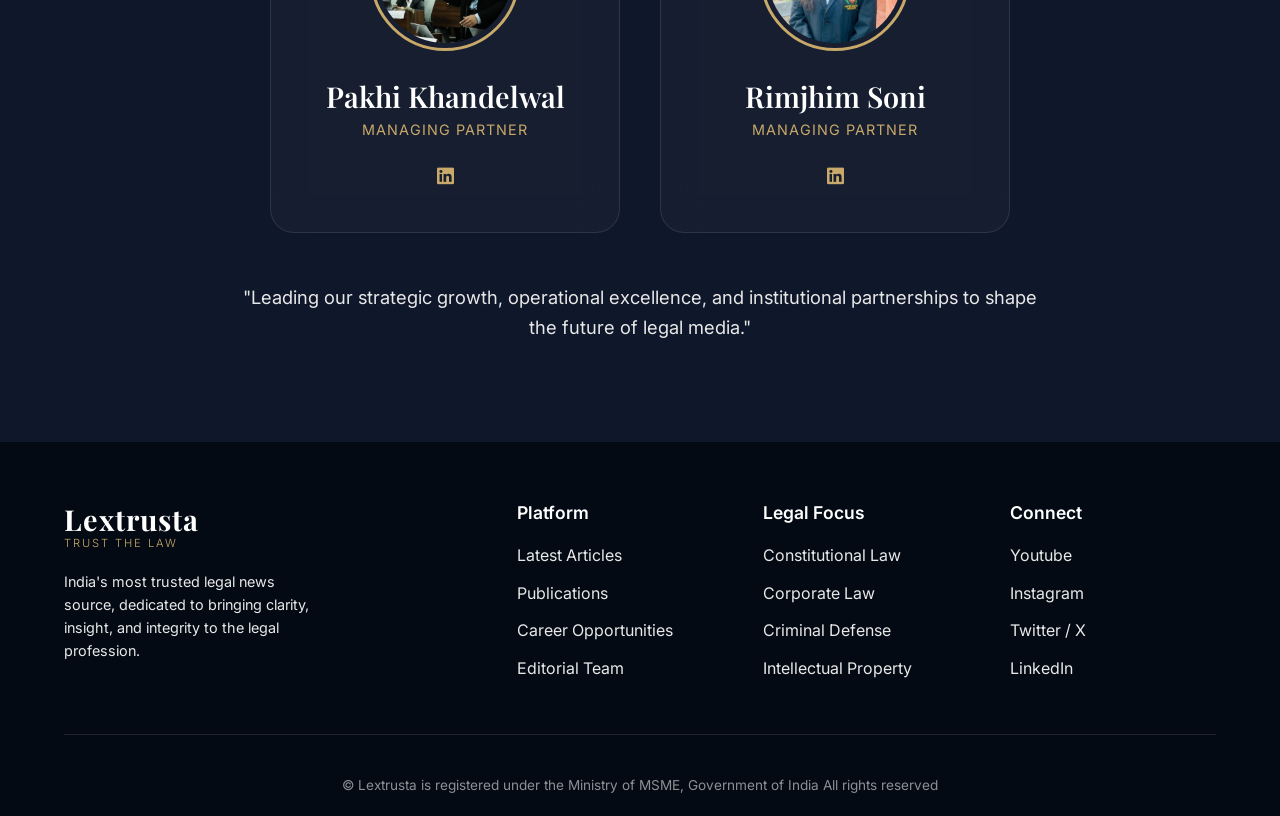
==== commit 076828d3: "Update team.html" ====
--- a/team.html
+++ b/team.html
@@ -417,14 +417,7 @@
             <h2>Steering the Vision: Our Managing Partners</h2>
         </div>
         <div class="partners-grid">
-            <div class="partner-card">
-                <img src="sania.jpeg" alt="Sania Khan" class="partner-img">                
-                <h3>Sania Khan</h3>
-                <div class="partner-role">Managing Partner</div>
-                <div>
-                    <a href="#" style="color:var(--luxury-gold); margin: 0 10px; font-size: 1.2rem;"><i class="fa-brands fa-linkedin"></i></a>
-                </div>
-            </div>
+           
 
             <div class="partner-card">
                 <img src="pakhi.jpeg" alt="Pakhi Khandelwal" class="partner-img">                
@@ -492,4 +485,4 @@
 </body>
 </html>
 </body>
-</html>+</html>
